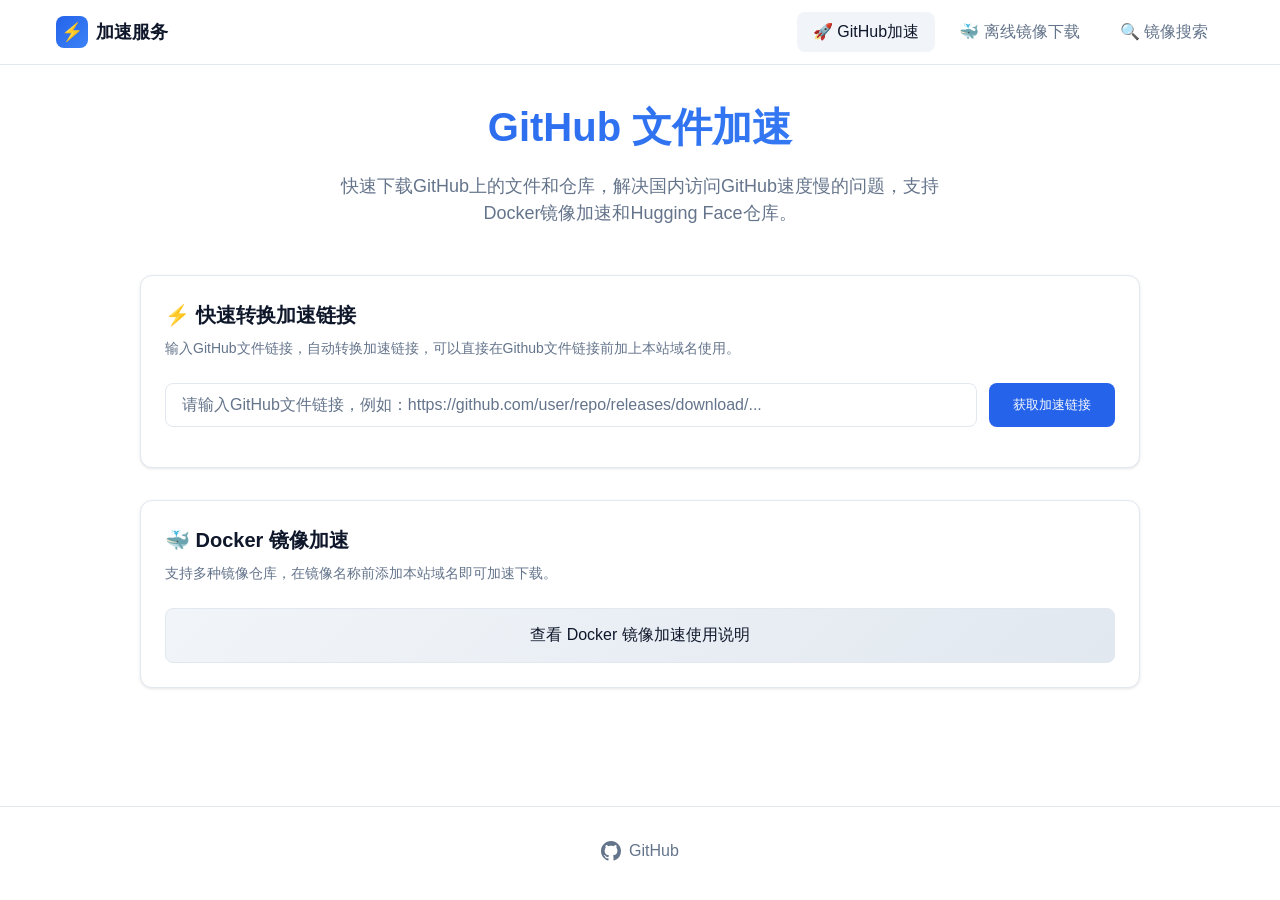
==== src/public/index.html @ 2dc98f77 "Initial hubproxy project" ====
<!DOCTYPE html>
<html lang="zh-CN">
<head>
    <meta charset="UTF-8">
    <meta name="viewport" content="width=device-width, initial-scale=1.0">
    <meta name="description" content="Github文件加速、docker镜像加速">
    <meta name="keywords" content="Github、文件加速、ghproxy、docker镜像加速">
    <meta name="color-scheme" content="dark light">
    <title>Github、Docker加速</title>
    <link rel="icon" href="/favicon.ico">
    <style>
        :root {
            --background: #ffffff;
            --foreground: #0f172a;
            --card: #ffffff;
            --card-foreground: #0f172a;
            --primary: #2563eb;
            --primary-foreground: #f8fafc;
            --secondary: #f1f5f9;
            --secondary-foreground: #0f172a;
            --muted: #f1f5f9;
            --muted-foreground: #64748b;
            --accent: #f1f5f9;
            --accent-foreground: #0f172a;
            --border: #e2e8f0;
            --input: #ffffff;
            --ring: #2563eb;
            --radius: 0.5rem;
        }

        @media (prefers-color-scheme: dark) {
            :root {
                --background: #0f172a;
                --foreground: #f8fafc;
                --card: #1e293b;
                --card-foreground: #f8fafc;
                --primary: #3b82f6;
                --primary-foreground: #f8fafc;
                --secondary: #1e293b;
                --secondary-foreground: #f8fafc;
                --muted: #1e293b;
                --muted-foreground: #94a3b8;
                --accent: #1e293b;
                --accent-foreground: #f8fafc;
                --border: #334155;
                --input: #1e293b;
                --ring: #3b82f6;
            }
        }

        * {
            box-sizing: border-box;
            margin: 0;
            padding: 0;
        }

        body {
            font-family: -apple-system, BlinkMacSystemFont, 'Segoe UI', 'Roboto', sans-serif;
            background-color: var(--background);
            color: var(--foreground);
            line-height: 1.5;
            min-height: 100vh;
            display: flex;
            flex-direction: column;
            transition: background-color 0.3s, color 0.3s;
        }

        .navbar {
            position: sticky;
            top: 0;
            z-index: 50;
            width: 100%;
            border-bottom: 1px solid var(--border);
            background-color: var(--background);
            backdrop-filter: blur(8px);
            background-color: rgba(255, 255, 255, 0.95);
        }

        .navbar-container {
            max-width: 1200px;
            margin: 0 auto;
            padding: 0 1rem;
            display: flex;
            align-items: center;
            justify-content: space-between;
            height: 4rem;
        }

        .logo {
            display: flex;
            align-items: center;
            gap: 0.5rem;
            text-decoration: none;
            color: var(--foreground);
            font-weight: 600;
            font-size: 1.125rem;
        }

        .logo-icon {
            width: 2rem;
            height: 2rem;
            border-radius: 0.5rem;
            background: linear-gradient(135deg, var(--primary), #3b82f6);
            display: flex;
            align-items: center;
            justify-content: center;
            color: white;
        }

        .nav-links {
            display: flex;
            align-items: center;
            gap: 0.5rem;
        }

        .nav-link {
            padding: 0.5rem 1rem;
            border-radius: var(--radius);
            text-decoration: none;
            color: var(--muted-foreground);
            transition: all 0.2s;
            font-weight: 500;
        }

        .nav-link:hover,
        .nav-link.active {
            color: var(--foreground);
            background-color: var(--muted);
        }

        .main {
            flex: 1;
            padding: 2rem 1rem;
        }

        .container {
            max-width: 1000px;
            margin: 0 auto;
        }

        .hero {
            text-align: center;
            margin-bottom: 3rem;
            opacity: 0;
            transform: translateY(20px);
            animation: fadeInUp 0.6s ease-out forwards;
        }

        .hero-title {
            font-size: 2.5rem;
            font-weight: 700;
            margin-bottom: 1rem;
            background: linear-gradient(135deg, var(--primary), #3b82f6);
            -webkit-background-clip: text;
            -webkit-text-fill-color: transparent;
            background-clip: text;
        }

        .hero-subtitle {
            font-size: 1.125rem;
            color: var(--muted-foreground);
            max-width: 600px;
            margin: 0 auto;
        }

        .card {
            background-color: var(--card);
            border: 1px solid var(--border);
            border-radius: 0.75rem;
            padding: 1.5rem;
            box-shadow: 0 1px 3px rgba(0, 0, 0, 0.1);
            margin-bottom: 2rem;
            opacity: 0;
            transform: translateY(20px);
            animation: fadeInUp 0.6s ease-out 0.2s forwards;
        }

        .card-header {
            margin-bottom: 1.5rem;
        }

        .card-title {
            font-size: 1.25rem;
            font-weight: 600;
            margin-bottom: 0.5rem;
            display: flex;
            align-items: center;
            gap: 0.5rem;
        }

        .card-description {
            color: var(--muted-foreground);
            font-size: 0.875rem;
        }

        .form-group {
            margin-bottom: 1rem;
        }

        .input-container {
            position: relative;
            display: flex;
            gap: 0.75rem;
        }

        .input {
            flex: 1;
            padding: 0.75rem 1rem;
            border: 1px solid var(--border);
            border-radius: var(--radius);
            background-color: var(--input);
            color: var(--foreground);
            font-size: 1rem;
            transition: all 0.2s;
        }

        .input:focus {
            outline: none;
            border-color: var(--ring);
            box-shadow: 0 0 0 2px rgba(37, 99, 235, 0.2);
        }

        .input::placeholder {
            color: var(--muted-foreground);
        }

        .button {
            padding: 0.75rem 1.5rem;
            border: none;
            border-radius: var(--radius);
            font-weight: 500;
            cursor: pointer;
            transition: all 0.2s;
            display: inline-flex;
            align-items: center;
            gap: 0.5rem;
        }

        .button-primary {
            background-color: var(--primary);
            color: var(--primary-foreground);
        }

        .button-primary:hover {
            background-color: #1d4ed8;
            transform: translateY(-1px);
        }

        .button-secondary {
            background-color: var(--secondary);
            color: var(--secondary-foreground);
        }

        .button-secondary:hover {
            background-color: var(--muted);
        }

        .output-container {
            margin-top: 1.5rem;
            display: none;
            opacity: 0;
            transform: translateY(10px);
            transition: all 0.3s;
        }

        .output-container.show {
            display: block;
            opacity: 1;
            transform: translateY(0);
        }

        .success-header {
            display: flex;
            align-items: center;
            gap: 0.75rem;
            margin-bottom: 1rem;
            color: #059669;
        }

        .output-box {
            background-color: var(--muted);
            border: 1px solid var(--border);
            border-radius: var(--radius);
            padding: 1rem;
            font-family: 'Consolas', 'Monaco', monospace;
            font-size: 0.875rem;
            word-break: break-all;
            position: relative;
            margin-bottom: 1rem;
        }

        .output-actions {
            display: flex;
            gap: 0.5rem;
        }

        .docker-info {
            opacity: 0;
            transform: translateY(20px);
            animation: fadeInUp 0.6s ease-out 0.4s forwards;
        }

        .docker-button {
            width: 100%;
            padding: 1rem;
            background: linear-gradient(135deg, #f1f5f9, #e2e8f0);
            border: 1px solid var(--border);
            border-radius: var(--radius);
            cursor: pointer;
            transition: all 0.3s;
            font-size: 1rem;
            font-weight: 500;
            color: var(--foreground);
        }

        .docker-button:hover {
            transform: translateY(-2px);
            box-shadow: 0 4px 12px rgba(0, 0, 0, 0.1);
        }

        @media (prefers-color-scheme: dark) {
            .navbar {
                background-color: rgba(15, 23, 42, 0.95);
            }

            .docker-button {
                background: linear-gradient(135deg, #374151, #4b5563);
            }

            .docker-button:hover {
                box-shadow: 0 4px 12px rgba(0, 0, 0, 0.3);
            }
        }

        .modal {
            position: fixed;
            top: 0;
            left: 0;
            width: 100%;
            height: 100%;
            background-color: rgba(0, 0, 0, 0.5);
            display: none;
            align-items: center;
            justify-content: center;
            z-index: 1000;
            backdrop-filter: blur(4px);
        }

        .modal-content {
            background-color: var(--card);
            border-radius: 0.75rem;
            padding: 2rem;
            max-width: 600px;
            width: 90%;
            max-height: 80vh;
            overflow-y: auto;
            position: relative;
            box-shadow: 0 10px 25px rgba(0, 0, 0, 0.2);
        }

        .modal-header {
            text-align: center;
            margin-bottom: 2rem;
        }

        .modal-title {
            font-size: 1.5rem;
            font-weight: 600;
            margin-bottom: 0.5rem;
        }

        .close-button {
            position: absolute;
            top: 1rem;
            right: 1rem;
            background: none;
            border: none;
            font-size: 1.5rem;
            cursor: pointer;
            color: var(--muted-foreground);
            padding: 0.25rem;
            border-radius: var(--radius);
        }

        .close-button:hover {
            background-color: var(--muted);
        }

        .domain-examples {
            background-color: var(--muted);
            border-radius: var(--radius);
            padding: 1rem;
            font-family: 'Consolas', 'Monaco', monospace;
            font-size: 0.875rem;
            line-height: 1.6;
        }

        .domain-examples strong {
            color: var(--foreground);
            display: block;
            margin: 1rem 0 0.5rem 0;
        }

        .domain-examples strong:first-child {
            margin-top: 0;
        }

        .toast {
            position: fixed;
            top: 1rem;
            right: 1rem;
            background-color: var(--primary);
            color: var(--primary-foreground);
            padding: 1rem 1.5rem;
            border-radius: var(--radius);
            box-shadow: 0 4px 12px rgba(0, 0, 0, 0.15);
            z-index: 1001;
            display: none;
            opacity: 0;
            transform: translateX(100%);
            transition: all 0.3s ease;
        }

        .toast.show {
            display: block;
            opacity: 1;
            transform: translateX(0);
        }

        .footer {
            padding: 2rem 1rem;
            text-align: center;
            border-top: 1px solid var(--border);
        }

        .github-link {
            display: inline-flex;
            align-items: center;
            gap: 0.5rem;
            color: var(--muted-foreground);
            text-decoration: none;
            transition: color 0.2s;
        }

        .github-link:hover {
            color: var(--foreground);
        }

        @keyframes fadeInUp {
            from {
                opacity: 0;
                transform: translateY(20px);
            }
            to {
                opacity: 1;
                transform: translateY(0);
            }
        }

        @media (max-width: 768px) {
            .hero-title {
                font-size: 2rem;
            }
            
            .nav-links {
                position: fixed;
                top: 70px;
                left: 0;
                right: 0;
                background: var(--background);
                border: 1px solid var(--border);
                border-top: none;
                border-radius: 0 0 12px 12px;
                padding: 1rem;
                flex-direction: column;
                gap: 0.5rem;
                z-index: 1000;
                transform: translateY(-100vh);
                transition: transform 0.3s ease;
            }
            
            .nav-links.active {
                transform: translateY(0);
            }
            
            .mobile-menu-toggle {
                display: block !important;
                background: none;
                border: none;
                color: var(--foreground);
                font-size: 1.5rem;
                cursor: pointer;
                padding: 0.5rem;
                border-radius: var(--radius);
                transition: background-color 0.2s;
            }
            
            .mobile-menu-toggle:hover {
                background-color: var(--muted);
            }
            
            .navbar-container {
                justify-content: space-between !important;
            }
            
            .container {
                padding: 0 1rem;
            }
            
            .modal-content {
                padding: 1.5rem;
            }
            
            .input-container {
                flex-direction: column;
                gap: 1rem;
            }
            
            .input {
                font-size: 16px;
            }
            
            .button {
                width: 100%;
                justify-content: center;
                padding: 0.875rem 1.5rem;
            }
            
            .output-actions {
                flex-direction: column;
                gap: 0.75rem;
            }
        }
        
        .mobile-menu-toggle {
            display: none;
        }
    </style>
</head>

<body>
    <nav class="navbar">
        <div class="navbar-container">
            <a href="/" class="logo">
                <div class="logo-icon">
                    ⚡
                </div>
                加速服务
            </a>
            
            <button class="mobile-menu-toggle" id="mobileMenuToggle">
                ☰
            </button>
            
            <div class="nav-links" id="navLinks">
                <a href="/" class="nav-link active">🚀 GitHub加速</a>
                <a href="/images.html" class="nav-link">🐳 离线镜像下载</a>
                <a href="/search.html" class="nav-link">🔍 镜像搜索</a>
            </div>
        </div>
    </nav>

    <main class="main">
        <div class="container">
            <div class="hero">
                <h1 class="hero-title">GitHub 文件加速</h1>
                <p class="hero-subtitle">
                    快速下载GitHub上的文件和仓库，解决国内访问GitHub速度慢的问题，支持Docker镜像加速和Hugging Face仓库。
                </p>
            </div>

            <div class="card">
                <div class="card-header">
                    <h2 class="card-title">
                        ⚡ 快速转换加速链接
                    </h2>
                    <p class="card-description">
                        输入GitHub文件链接，自动转换加速链接，可以直接在Github文件链接前加上本站域名使用。
                    </p>
                </div>

                <div class="form-group">
                    <div class="input-container">
                        <input 
                            type="text" 
                            class="input" 
                            id="githubLinkInput" 
                            placeholder="请输入GitHub文件链接，例如：https://github.com/user/repo/releases/download/..."
                        >
                        <button class="button button-primary" id="formatButton">
                            获取加速链接
                        </button>
                    </div>
                </div>

                <div class="output-container" id="outputBlock">
                    <div class="success-header">
                        <span>✅</span>
                        <strong>加速链接已生成</strong>
                    </div>
                    <div class="output-box" id="formattedLinkOutput"></div>
                    <div class="output-actions">
                        <button class="button button-secondary" id="copyButton">
                            📋 复制链接
                        </button>
                        <button class="button button-secondary" id="redirButton">
                            🔗 打开链接
                        </button>
                    </div>
                </div>
            </div>

            <div class="card docker-info">
                <div class="card-header">
                    <h3 class="card-title">
                        🐳 Docker 镜像加速
                    </h3>
                    <p class="card-description">
                        支持多种镜像仓库，在镜像名称前添加本站域名即可加速下载。
                    </p>
                </div>
                
                <button class="docker-button" id="dockerButton">
                    查看 Docker 镜像加速使用说明
                </button>
            </div>
        </div>
    </main>

    <div id="dockerModal" class="modal">
        <div class="modal-content">
            <button class="close-button" id="closeModal">&times;</button>
            <div class="modal-header">
                <h2 class="modal-title">Docker 镜像加速</h2>
                <p>支持多种镜像仓库，在镜像名称前添加本站域名即可加速下载。</p>
            </div>
            
            <div class="domain-examples">
                <strong>Docker 官方镜像：</strong>
                docker pull <span class="domain-base"></span>/nginx

                <strong>Docker 镜像：</strong>
                docker pull <span class="domain-base"></span>/user/image

                <strong>ghcr.io 镜像：</strong>
                docker pull <span class="domain-base"></span>/ghcr.io/user/image

                <strong>Quay.io 镜像：</strong>
                docker pull <span class="domain-base"></span>/quay.io/org/image

                <strong>Kubernetes 镜像：</strong>
                docker pull <span class="domain-base"></span>/registry.k8s.io/pause:3.8
            </div>
        </div>
    </div>

    <div id="toast" class="toast">
        链接已复制到剪贴板
    </div>

    <footer class="footer">
        <a href="https://github.com/787a68/hubproxy" target="_blank" class="github-link">
            <svg width="20" height="20" viewBox="0 0 16 16" fill="currentColor">
                <path d="M8 0C3.58 0 0 3.58 0 8c0 3.54 2.29 6.53 5.47 7.59.4.07.55-.17.55-.38 0-.19-.01-.82-.01-1.49-2.01.37-2.53-.49-2.69-.94-.09-.23-.48-.94-.82-1.13-.28-.15-.68-.52-.01-.53.63-.01 1.08.58 1.23.82.72 1.21 1.87.87 2.33.66.07-.52.28-.87.51-1.07-1.78-.2-3.64-.89-3.64-3.95 0-.87.31-1.59.82-2.15-.08-.2-.36-1.02.08-2.12 0 0 .67-.21 2.2.82.64-.18 1.32-.27 2-.27.68 0 1.36.09 2 .27 1.53-1.04 2.2-.82 2.2-.82.44 1.1.16 1.92.08 2.12.51.56.82 1.27.82 2.15 0 3.07-1.87 3.75-3.65 3.95.29.25.54.73.54 1.48 0 1.07-.01 1.93-.01 2.2 0 .21.15.46.55.38A8.013 8.013 0 0016 8c0-4.42-3.58-8-8-8z"/>
            </svg>
            GitHub
        </a>
    </footer>

    <script>
        document.addEventListener('DOMContentLoaded', function() {
            const fullDomain = window.location.host;
            document.querySelectorAll('.domain-base').forEach(span => {
                span.textContent = fullDomain;
            });

                         const modal = document.getElementById('dockerModal');
            const dockerButton = document.getElementById('dockerButton');
            const closeButton = document.getElementById('closeModal');

            dockerButton.onclick = () => modal.style.display = "flex";
            closeButton.onclick = () => modal.style.display = "none";
            window.onclick = (event) => {
                if (event.target == modal) modal.style.display = "none";
            };
        });

                 function formatGithubLink() {
            const githubLinkInput = document.getElementById('githubLinkInput');
            const currentHost = window.location.host;
            let formattedLink = "";
            const link = githubLinkInput.value.trim();
        
            if (link.startsWith("https://") || link.startsWith("http://")) {
                formattedLink = "https://" + currentHost + "/" + link;
            } else if (
                link.startsWith("github.com/") || 
                link.startsWith("raw.githubusercontent.com/") || 
                link.startsWith("gist.githubusercontent.com/") ||
                link.startsWith("huggingface.co/") ||
                link.startsWith("cdn-lfs.hf.co/") ||
                link.startsWith("download.docker.com/")
            ) {
                formattedLink = "https://" + currentHost + "/https://" + link;
            } else {
                showToast('请输入有效的链接');
                return;
            }
        
            const formattedLinkOutput = document.getElementById('formattedLinkOutput');
            formattedLinkOutput.textContent = formattedLink;
            
            const outputBlock = document.getElementById('outputBlock');
            outputBlock.classList.add('show');
        }

                 function copyToClipboard() {
            const output = document.getElementById('formattedLinkOutput');
            const text = output.textContent;
            
            if (navigator.clipboard) {
                navigator.clipboard.writeText(text).then(() => {
                    showToast('链接已复制到剪贴板');
                });
                         } else {
                 const range = document.createRange();
                range.selectNode(output);
                window.getSelection().removeAllRanges();
                window.getSelection().addRange(range);
                document.execCommand('copy');
                window.getSelection().removeAllRanges();
                showToast('链接已复制到剪贴板');
            }
        }

                 function openLink() {
            const formattedLinkOutput = document.getElementById('formattedLinkOutput');
            window.open(formattedLinkOutput.textContent);
        }

                 function showToast(message) {
            const toast = document.getElementById('toast');
            toast.textContent = message;
            toast.classList.add('show');

            setTimeout(() => {
                toast.classList.remove('show');
            }, 3000);
        }

                 document.getElementById('formatButton').addEventListener('click', formatGithubLink);
        document.getElementById('copyButton').addEventListener('click', copyToClipboard);
        document.getElementById('redirButton').addEventListener('click', openLink);
        
                 document.getElementById('githubLinkInput').addEventListener('keyup', function(event) {
            if (event.key === 'Enter') {
                formatGithubLink();
            }
        });

        const mobileMenuToggle = document.getElementById('mobileMenuToggle');
        const navLinks = document.getElementById('navLinks');
        
        mobileMenuToggle.addEventListener('click', () => {
            navLinks.classList.toggle('active');
            mobileMenuToggle.textContent = navLinks.classList.contains('active') ? '✕' : '☰';
        });
        
        document.addEventListener('click', (e) => {
            if (!e.target.closest('.navbar') && navLinks.classList.contains('active')) {
                navLinks.classList.remove('active');
                mobileMenuToggle.textContent = '☰';
            }
        });
    </script>
</body>

</html>
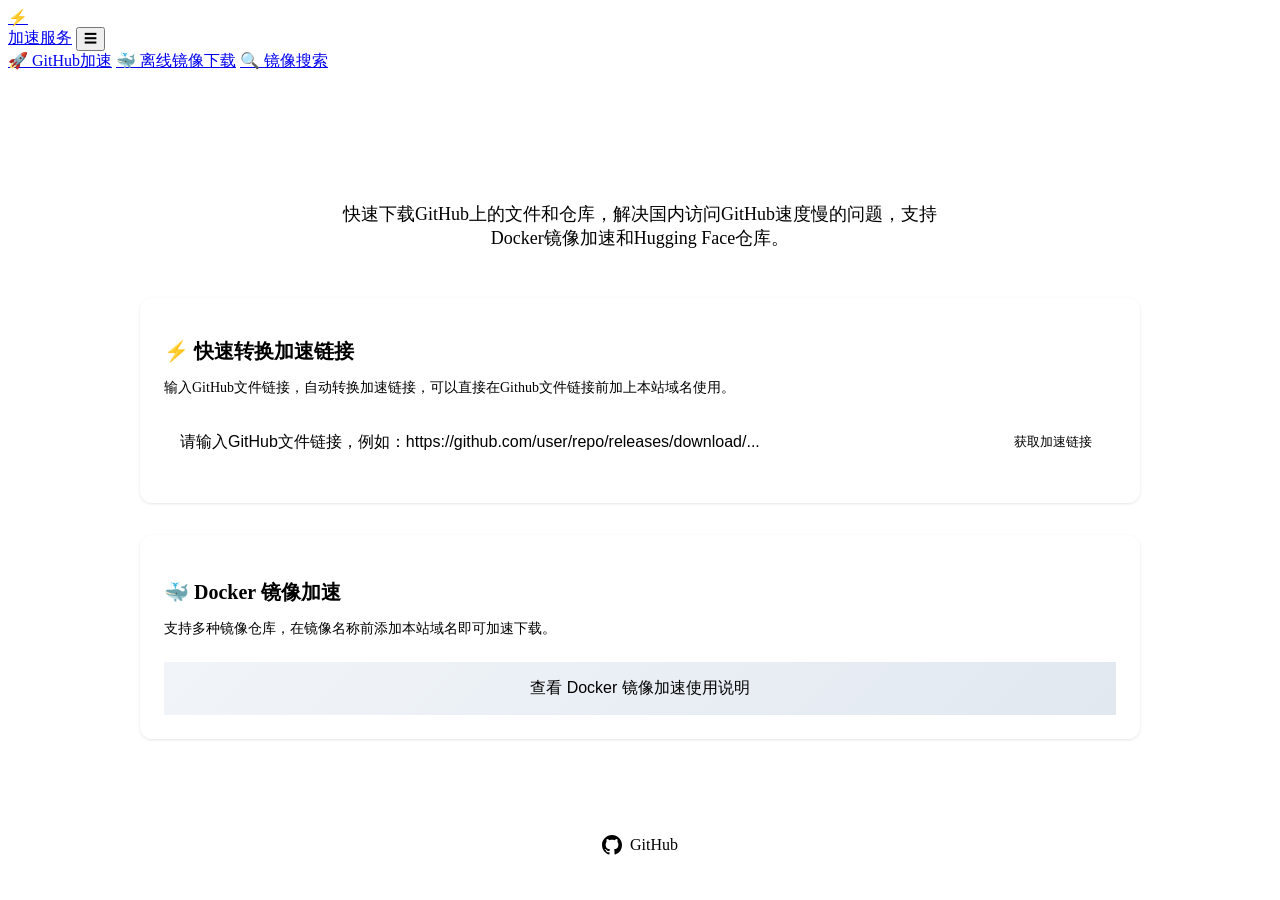
==== commit 682e8517: "Optimize workflows, frontend, and code quality - Fix Docker image tags: only latest, date, linux-amd" ====
--- a/src/public/index.html
+++ b/src/public/index.html
@@ -1,778 +1,200 @@
-<!DOCTYPE html>
-<html lang="zh-CN">
-<head>
-    <meta charset="UTF-8">
-    <meta name="viewport" content="width=device-width, initial-scale=1.0">
-    <meta name="description" content="Github文件加速、docker镜像加速">
-    <meta name="keywords" content="Github、文件加速、ghproxy、docker镜像加速">
-    <meta name="color-scheme" content="dark light">
-    <title>Github、Docker加速</title>
-    <link rel="icon" href="/favicon.ico">
-    <style>
-        :root {
-            --background: #ffffff;
-            --foreground: #0f172a;
-            --card: #ffffff;
-            --card-foreground: #0f172a;
-            --primary: #2563eb;
-            --primary-foreground: #f8fafc;
-            --secondary: #f1f5f9;
-            --secondary-foreground: #0f172a;
-            --muted: #f1f5f9;
-            --muted-foreground: #64748b;
-            --accent: #f1f5f9;
-            --accent-foreground: #0f172a;
-            --border: #e2e8f0;
-            --input: #ffffff;
-            --ring: #2563eb;
-            --radius: 0.5rem;
-        }
-
-        @media (prefers-color-scheme: dark) {
-            :root {
-                --background: #0f172a;
-                --foreground: #f8fafc;
-                --card: #1e293b;
-                --card-foreground: #f8fafc;
-                --primary: #3b82f6;
-                --primary-foreground: #f8fafc;
-                --secondary: #1e293b;
-                --secondary-foreground: #f8fafc;
-                --muted: #1e293b;
-                --muted-foreground: #94a3b8;
-                --accent: #1e293b;
-                --accent-foreground: #f8fafc;
-                --border: #334155;
-                --input: #1e293b;
-                --ring: #3b82f6;
-            }
-        }
-
-        * {
-            box-sizing: border-box;
-            margin: 0;
-            padding: 0;
-        }
-
-        body {
-            font-family: -apple-system, BlinkMacSystemFont, 'Segoe UI', 'Roboto', sans-serif;
-            background-color: var(--background);
-            color: var(--foreground);
-            line-height: 1.5;
-            min-height: 100vh;
-            display: flex;
-            flex-direction: column;
-            transition: background-color 0.3s, color 0.3s;
-        }
-
-        .navbar {
-            position: sticky;
-            top: 0;
-            z-index: 50;
-            width: 100%;
-            border-bottom: 1px solid var(--border);
-            background-color: var(--background);
-            backdrop-filter: blur(8px);
-            background-color: rgba(255, 255, 255, 0.95);
-        }
-
-        .navbar-container {
-            max-width: 1200px;
-            margin: 0 auto;
-            padding: 0 1rem;
-            display: flex;
-            align-items: center;
-            justify-content: space-between;
-            height: 4rem;
-        }
-
-        .logo {
-            display: flex;
-            align-items: center;
-            gap: 0.5rem;
-            text-decoration: none;
-            color: var(--foreground);
-            font-weight: 600;
-            font-size: 1.125rem;
-        }
-
-        .logo-icon {
-            width: 2rem;
-            height: 2rem;
-            border-radius: 0.5rem;
-            background: linear-gradient(135deg, var(--primary), #3b82f6);
-            display: flex;
-            align-items: center;
-            justify-content: center;
-            color: white;
-        }
-
-        .nav-links {
-            display: flex;
-            align-items: center;
-            gap: 0.5rem;
-        }
-
-        .nav-link {
-            padding: 0.5rem 1rem;
-            border-radius: var(--radius);
-            text-decoration: none;
-            color: var(--muted-foreground);
-            transition: all 0.2s;
-            font-weight: 500;
-        }
-
-        .nav-link:hover,
-        .nav-link.active {
-            color: var(--foreground);
-            background-color: var(--muted);
-        }
-
-        .main {
-            flex: 1;
-            padding: 2rem 1rem;
-        }
-
-        .container {
-            max-width: 1000px;
-            margin: 0 auto;
-        }
-
-        .hero {
-            text-align: center;
-            margin-bottom: 3rem;
-            opacity: 0;
-            transform: translateY(20px);
-            animation: fadeInUp 0.6s ease-out forwards;
-        }
-
-        .hero-title {
-            font-size: 2.5rem;
-            font-weight: 700;
-            margin-bottom: 1rem;
-            background: linear-gradient(135deg, var(--primary), #3b82f6);
-            -webkit-background-clip: text;
-            -webkit-text-fill-color: transparent;
-            background-clip: text;
-        }
-
-        .hero-subtitle {
-            font-size: 1.125rem;
-            color: var(--muted-foreground);
-            max-width: 600px;
-            margin: 0 auto;
-        }
-
-        .card {
-            background-color: var(--card);
-            border: 1px solid var(--border);
-            border-radius: 0.75rem;
-            padding: 1.5rem;
-            box-shadow: 0 1px 3px rgba(0, 0, 0, 0.1);
-            margin-bottom: 2rem;
-            opacity: 0;
-            transform: translateY(20px);
-            animation: fadeInUp 0.6s ease-out 0.2s forwards;
-        }
-
-        .card-header {
-            margin-bottom: 1.5rem;
-        }
-
-        .card-title {
-            font-size: 1.25rem;
-            font-weight: 600;
-            margin-bottom: 0.5rem;
-            display: flex;
-            align-items: center;
-            gap: 0.5rem;
-        }
-
-        .card-description {
-            color: var(--muted-foreground);
-            font-size: 0.875rem;
-        }
-
-        .form-group {
-            margin-bottom: 1rem;
-        }
-
-        .input-container {
-            position: relative;
-            display: flex;
-            gap: 0.75rem;
-        }
-
-        .input {
-            flex: 1;
-            padding: 0.75rem 1rem;
-            border: 1px solid var(--border);
-            border-radius: var(--radius);
-            background-color: var(--input);
-            color: var(--foreground);
-            font-size: 1rem;
-            transition: all 0.2s;
-        }
-
-        .input:focus {
-            outline: none;
-            border-color: var(--ring);
-            box-shadow: 0 0 0 2px rgba(37, 99, 235, 0.2);
-        }
-
-        .input::placeholder {
-            color: var(--muted-foreground);
-        }
-
-        .button {
-            padding: 0.75rem 1.5rem;
-            border: none;
-            border-radius: var(--radius);
-            font-weight: 500;
-            cursor: pointer;
-            transition: all 0.2s;
-            display: inline-flex;
-            align-items: center;
-            gap: 0.5rem;
-        }
-
-        .button-primary {
-            background-color: var(--primary);
-            color: var(--primary-foreground);
-        }
-
-        .button-primary:hover {
-            background-color: #1d4ed8;
-            transform: translateY(-1px);
-        }
-
-        .button-secondary {
-            background-color: var(--secondary);
-            color: var(--secondary-foreground);
-        }
-
-        .button-secondary:hover {
-            background-color: var(--muted);
-        }
-
-        .output-container {
-            margin-top: 1.5rem;
-            display: none;
-            opacity: 0;
-            transform: translateY(10px);
-            transition: all 0.3s;
-        }
-
-        .output-container.show {
-            display: block;
-            opacity: 1;
-            transform: translateY(0);
-        }
-
-        .success-header {
-            display: flex;
-            align-items: center;
-            gap: 0.75rem;
-            margin-bottom: 1rem;
-            color: #059669;
-        }
-
-        .output-box {
-            background-color: var(--muted);
-            border: 1px solid var(--border);
-            border-radius: var(--radius);
-            padding: 1rem;
-            font-family: 'Consolas', 'Monaco', monospace;
-            font-size: 0.875rem;
-            word-break: break-all;
-            position: relative;
-            margin-bottom: 1rem;
-        }
-
-        .output-actions {
-            display: flex;
-            gap: 0.5rem;
-        }
-
-        .docker-info {
-            opacity: 0;
-            transform: translateY(20px);
-            animation: fadeInUp 0.6s ease-out 0.4s forwards;
-        }
-
-        .docker-button {
-            width: 100%;
-            padding: 1rem;
-            background: linear-gradient(135deg, #f1f5f9, #e2e8f0);
-            border: 1px solid var(--border);
-            border-radius: var(--radius);
-            cursor: pointer;
-            transition: all 0.3s;
-            font-size: 1rem;
-            font-weight: 500;
-            color: var(--foreground);
-        }
-
-        .docker-button:hover {
-            transform: translateY(-2px);
-            box-shadow: 0 4px 12px rgba(0, 0, 0, 0.1);
-        }
-
-        @media (prefers-color-scheme: dark) {
-            .navbar {
-                background-color: rgba(15, 23, 42, 0.95);
+<!DOCTYPE html>
+<html lang="zh-CN">
+<head>
+    <meta charset="UTF-8">
+    <meta name="viewport" content="width=device-width, initial-scale=1.0">
+    <meta name="description" content="Github文件加速、docker镜像加速">
+    <meta name="keywords" content="Github、文件加速、ghproxy、docker镜像加速">
+    <meta name="color-scheme" content="dark light">
+    <title>Github、Docker加速</title>
+    <link rel="icon" href="/favicon.ico">
+    <link rel="stylesheet" href="/public/nav.css">
+    <style>
+        .main { flex: 1; padding: 2rem 1rem; }
+        .container { max-width: 1000px; margin: 0 auto; }
+        .hero { text-align: center; margin-bottom: 3rem; opacity: 0; transform: translateY(20px); animation: fadeInUp 0.6s ease-out forwards; }
+        .hero-title { font-size: 2.5rem; font-weight: 700; margin-bottom: 1rem; background: linear-gradient(135deg, var(--primary), #3b82f6); -webkit-background-clip: text; -webkit-text-fill-color: transparent; background-clip: text; }
+        .hero-subtitle { font-size: 1.125rem; color: var(--muted-foreground); max-width: 600px; margin: 0 auto; }
+        .card { background-color: var(--card); border: 1px solid var(--border); border-radius: 0.75rem; padding: 1.5rem; box-shadow: 0 1px 3px rgba(0,0,0,0.1); margin-bottom: 2rem; opacity: 0; transform: translateY(20px); animation: fadeInUp 0.6s ease-out 0.2s forwards; }
+        .card-header { margin-bottom: 1.5rem; }
+        .card-title { font-size: 1.25rem; font-weight: 600; margin-bottom: 0.5rem; display: flex; align-items: center; gap: 0.5rem; }
+        .card-description { color: var(--muted-foreground); font-size: 0.875rem; }
+        .form-group { margin-bottom: 1rem; }
+        .input-container { position: relative; display: flex; gap: 0.75rem; }
+        .input { flex: 1; padding: 0.75rem 1rem; border: 1px solid var(--border); border-radius: var(--radius); background-color: var(--input); color: var(--foreground); font-size: 1rem; transition: all 0.2s; }
+        .input:focus { outline: none; border-color: var(--ring); box-shadow: 0 0 0 2px rgba(37,99,235,0.2); }
+        .input::placeholder { color: var(--muted-foreground); }
+        .button { padding: 0.75rem 1.5rem; border: none; border-radius: var(--radius); font-weight: 500; cursor: pointer; transition: all 0.2s; display: inline-flex; align-items: center; gap: 0.5rem; }
+        .button-primary { background-color: var(--primary); color: var(--primary-foreground); }
+        .button-primary:hover { background-color: #1d4ed8; transform: translateY(-1px); }
+        .button-secondary { background-color: var(--secondary); color: var(--secondary-foreground); }
+        .button-secondary:hover { background-color: var(--muted); }
+        .output-container { margin-top: 1.5rem; display: none; opacity: 0; transform: translateY(10px); transition: all 0.3s; }
+        .output-container.show { display: block; opacity: 1; transform: translateY(0); }
+        .success-header { display: flex; align-items: center; gap: 0.75rem; margin-bottom: 1rem; color: #059669; }
+        .output-box { background-color: var(--muted); border: 1px solid var(--border); border-radius: var(--radius); padding: 1rem; font-family: 'Consolas','Monaco',monospace; font-size: 0.875rem; word-break: break-all; position: relative; margin-bottom: 1rem; }
+        .output-actions { display: flex; gap: 0.5rem; }
+        .docker-info { opacity: 0; transform: translateY(20px); animation: fadeInUp 0.6s ease-out 0.4s forwards; }
+        .docker-button { width: 100%; padding: 1rem; background: linear-gradient(135deg, #f1f5f9, #e2e8f0); border: 1px solid var(--border); border-radius: var(--radius); cursor: pointer; transition: all 0.3s; font-size: 1rem; font-weight: 500; color: var(--foreground); }
+        .docker-button:hover { transform: translateY(-2px); box-shadow: 0 4px 12px rgba(0,0,0,0.1); }
+        @media (prefers-color-scheme: dark) { .docker-button { background: linear-gradient(135deg, #374151, #4b5563); } .docker-button:hover { box-shadow: 0 4px 12px rgba(0,0,0,0.3); } }
+        .modal { position: fixed; top: 0; left: 0; width: 100%; height: 100%; background-color: rgba(0,0,0,0.5); display: none; align-items: center; justify-content: center; z-index: 1000; backdrop-filter: blur(4px); }
+        .modal-content { background-color: var(--card); border-radius: 0.75rem; padding: 2rem; max-width: 600px; width: 90%; max-height: 80vh; overflow-y: auto; position: relative; box-shadow: 0 10px 25px rgba(0,0,0,0.2); }
+        .modal-header { text-align: center; margin-bottom: 2rem; }
+        .modal-title { font-size: 1.5rem; font-weight: 600; margin-bottom: 0.5rem; }
+        .close-button { position: absolute; top: 1rem; right: 1rem; background: none; border: none; font-size: 1.5rem; cursor: pointer; color: var(--muted-foreground); padding: 0.25rem; border-radius: var(--radius); }
+        .close-button:hover { background-color: var(--muted); }
+        .domain-examples { background-color: var(--muted); border-radius: var(--radius); padding: 1rem; font-family: 'Consolas','Monaco',monospace; font-size: 0.875rem; line-height: 1.6; }
+        .domain-examples strong { color: var(--foreground); display: block; margin: 1rem 0 0.5rem 0; }
+        .domain-examples strong:first-child { margin-top: 0; }
+        .toast { position: fixed; top: 1rem; right: 1rem; background-color: var(--primary); color: var(--primary-foreground); padding: 1rem 1.5rem; border-radius: var(--radius); box-shadow: 0 4px 12px rgba(0,0,0,0.15); z-index: 1001; display: none; opacity: 0; transform: translateX(100%); transition: all 0.3s ease; }
+        .toast.show { display: block; opacity: 1; transform: translateX(0); }
+        .footer { padding: 2rem 1rem; text-align: center; border-top: 1px solid var(--border); }
+        .github-link { display: inline-flex; align-items: center; gap: 0.5rem; color: var(--muted-foreground); text-decoration: none; transition: color 0.2s; }
+        .github-link:hover { color: var(--foreground); }
+        @keyframes fadeInUp { from { opacity: 0; transform: translateY(20px); } to { opacity: 1; transform: translateY(0); } }
+        @media (max-width: 768px) { .hero-title { font-size: 2rem; } .container { padding: 0 1rem; } .modal-content { padding: 1.5rem; } .input-container { flex-direction: column; gap: 1rem; } .input { font-size: 16px; } .button { width: 100%; justify-content: center; padding: 0.875rem 1.5rem; } .output-actions { flex-direction: column; gap: 0.75rem; } }
+    </style>
+</head>
+<body>
+    <nav class="navbar">
+        <div class="navbar-container">
+            <a href="/" class="logo"><div class="logo-icon">⚡</div>加速服务</a>
+            <button class="mobile-menu-toggle" id="mobileMenuToggle">☰</button>
+            <div class="nav-links" id="navLinks">
+                <a href="/" class="nav-link active">🚀 GitHub加速</a>
+                <a href="/images.html" class="nav-link">🐳 离线镜像下载</a>
+                <a href="/search.html" class="nav-link">🔍 镜像搜索</a>
+            </div>
+        </div>
+    </nav>
+
+    <main class="main">
+        <div class="container">
+            <div class="hero">
+                <h1 class="hero-title">GitHub 文件加速</h1>
+                <p class="hero-subtitle">快速下载GitHub上的文件和仓库，解决国内访问GitHub速度慢的问题，支持Docker镜像加速和Hugging Face仓库。</p>
+            </div>
+
+            <div class="card">
+                <div class="card-header">
+                    <h2 class="card-title">⚡ 快速转换加速链接</h2>
+                    <p class="card-description">输入GitHub文件链接，自动转换加速链接，可以直接在Github文件链接前加上本站域名使用。</p>
+                </div>
+                <div class="form-group">
+                    <div class="input-container">
+                        <input type="text" class="input" id="githubLinkInput" placeholder="请输入GitHub文件链接，例如：https://github.com/user/repo/releases/download/...">
+                        <button class="button button-primary" id="formatButton">获取加速链接</button>
+                    </div>
+                </div>
+                <div class="output-container" id="outputBlock">
+                    <div class="success-header"><span>✅</span><strong>加速链接已生成</strong></div>
+                    <div class="output-box" id="formattedLinkOutput"></div>
+                    <div class="output-actions">
+                        <button class="button button-secondary" id="copyButton">📋 复制链接</button>
+                        <button class="button button-secondary" id="redirButton">🔗 打开链接</button>
+                    </div>
+                </div>
+            </div>
+
+            <div class="card docker-info">
+                <div class="card-header">
+                    <h3 class="card-title">🐳 Docker 镜像加速</h3>
+                    <p class="card-description">支持多种镜像仓库，在镜像名称前添加本站域名即可加速下载。</p>
+                </div>
+                <button class="docker-button" id="dockerButton">查看 Docker 镜像加速使用说明</button>
+            </div>
+        </div>
+    </main>
+
+    <div id="dockerModal" class="modal">
+        <div class="modal-content">
+            <button class="close-button" id="closeModal">&times;</button>
+            <div class="modal-header">
+                <h2 class="modal-title">Docker 镜像加速</h2>
+                <p>支持多种镜像仓库，在镜像名称前添加本站域名即可加速下载。</p>
+            </div>
+            <div class="domain-examples">
+                <strong>Docker 官方镜像：</strong>docker pull <span class="domain-base"></span>/nginx
+                <strong>Docker 镜像：</strong>docker pull <span class="domain-base"></span>/user/image
+                <strong>ghcr.io 镜像：</strong>docker pull <span class="domain-base"></span>/ghcr.io/user/image
+                <strong>Quay.io 镜像：</strong>docker pull <span class="domain-base"></span>/quay.io/org/image
+                <strong>Kubernetes 镜像：</strong>docker pull <span class="domain-base"></span>/registry.k8s.io/pause:3.8
+            </div>
+        </div>
+    </div>
+
+    <div id="toast" class="toast">链接已复制到剪贴板</div>
+
+    <footer class="footer">
+        <a href="https://github.com/787a68/hubproxy" target="_blank" class="github-link">
+            <svg width="20" height="20" viewBox="0 0 16 16" fill="currentColor"><path d="M8 0C3.58 0 0 3.58 0 8c0 3.54 2.29 6.53 5.47 7.59.4.07.55-.17.55-.38 0-.19-.01-.82-.01-1.49-2.01.37-2.53-.49-2.69-.94-.09-.23-.48-.94-.82-1.13-.28-.15-.68-.52-.01-.53.63-.01 1.08.58 1.23.82.72 1.21 1.87.87 2.33.66.07-.52.28-.87.51-1.07-1.78-.2-3.64-.89-3.64-3.95 0-.87.31-1.59.82-2.15-.08-.2-.36-1.02.08-2.12 0 0 .67-.21 2.2.82.64-.18 1.32-.27 2-.27.68 0 1.36.09 2 .27 1.53-1.04 2.2-.82 2.2-.82.44 1.1.16 1.92.08 2.12.51.56.82 1.27.82 2.15 0 3.07-1.87 3.75-3.65 3.95.29.25.54.73.54 1.48 0 1.07-.01 1.93-.01 2.2 0 .21.15.46.55.38A8.013 8.013 0 0016 8c0-4.42-3.58-8-8-8z"/></svg>
+            GitHub
+        </a>
+    </footer>
+
+    <script src="/public/nav.js"></script>
+    <script>
+        document.addEventListener('DOMContentLoaded', function() {
+            const fullDomain = window.location.host;
+            document.querySelectorAll('.domain-base').forEach(span => { span.textContent = fullDomain; });
+
+            const modal = document.getElementById('dockerModal');
+            const dockerButton = document.getElementById('dockerButton');
+            const closeButton = document.getElementById('closeModal');
+            dockerButton.onclick = () => modal.style.display = "flex";
+            closeButton.onclick = () => modal.style.display = "none";
+            window.onclick = (event) => { if (event.target == modal) modal.style.display = "none"; };
+        });
+
+        function formatGithubLink() {
+            const githubLinkInput = document.getElementById('githubLinkInput');
+            const currentHost = window.location.host;
+            const link = githubLinkInput.value.trim();
+            let formattedLink = "";
+            if (link.startsWith("https://") || link.startsWith("http://")) {
+                formattedLink = "https://" + currentHost + "/" + link;
+            } else if (link.startsWith("github.com/") || link.startsWith("raw.githubusercontent.com/") || link.startsWith("gist.githubusercontent.com/") || link.startsWith("huggingface.co/") || link.startsWith("cdn-lfs.hf.co/") || link.startsWith("download.docker.com/")) {
+                formattedLink = "https://" + currentHost + "/https://" + link;
+            } else {
+                showToast('请输入有效的链接');
+                return;
             }
-
-            .docker-button {
-                background: linear-gradient(135deg, #374151, #4b5563);
-            }
-
-            .docker-button:hover {
-                box-shadow: 0 4px 12px rgba(0, 0, 0, 0.3);
+            document.getElementById('formattedLinkOutput').textContent = formattedLink;
+            document.getElementById('outputBlock').classList.add('show');
+        }
+
+        function copyToClipboard() {
+            const output = document.getElementById('formattedLinkOutput');
+            const text = output.textContent;
+            if (navigator.clipboard) {
+                navigator.clipboard.writeText(text).then(() => { showToast('链接已复制到剪贴板'); });
+            } else {
+                const range = document.createRange();
+                range.selectNode(output);
+                window.getSelection().removeAllRanges();
+                window.getSelection().addRange(range);
+                document.execCommand('copy');
+                window.getSelection().removeAllRanges();
+                showToast('链接已复制到剪贴板');
             }
         }
-
-        .modal {
-            position: fixed;
-            top: 0;
-            left: 0;
-            width: 100%;
-            height: 100%;
-            background-color: rgba(0, 0, 0, 0.5);
-            display: none;
-            align-items: center;
-            justify-content: center;
-            z-index: 1000;
-            backdrop-filter: blur(4px);
-        }
-
-        .modal-content {
-            background-color: var(--card);
-            border-radius: 0.75rem;
-            padding: 2rem;
-            max-width: 600px;
-            width: 90%;
-            max-height: 80vh;
-            overflow-y: auto;
-            position: relative;
-            box-shadow: 0 10px 25px rgba(0, 0, 0, 0.2);
-        }
-
-        .modal-header {
-            text-align: center;
-            margin-bottom: 2rem;
-        }
-
-        .modal-title {
-            font-size: 1.5rem;
-            font-weight: 600;
-            margin-bottom: 0.5rem;
-        }
-
-        .close-button {
-            position: absolute;
-            top: 1rem;
-            right: 1rem;
-            background: none;
-            border: none;
-            font-size: 1.5rem;
-            cursor: pointer;
-            color: var(--muted-foreground);
-            padding: 0.25rem;
-            border-radius: var(--radius);
-        }
-
-        .close-button:hover {
-            background-color: var(--muted);
-        }
-
-        .domain-examples {
-            background-color: var(--muted);
-            border-radius: var(--radius);
-            padding: 1rem;
-            font-family: 'Consolas', 'Monaco', monospace;
-            font-size: 0.875rem;
-            line-height: 1.6;
-        }
-
-        .domain-examples strong {
-            color: var(--foreground);
-            display: block;
-            margin: 1rem 0 0.5rem 0;
-        }
-
-        .domain-examples strong:first-child {
-            margin-top: 0;
-        }
-
-        .toast {
-            position: fixed;
-            top: 1rem;
-            right: 1rem;
-            background-color: var(--primary);
-            color: var(--primary-foreground);
-            padding: 1rem 1.5rem;
-            border-radius: var(--radius);
-            box-shadow: 0 4px 12px rgba(0, 0, 0, 0.15);
-            z-index: 1001;
-            display: none;
-            opacity: 0;
-            transform: translateX(100%);
-            transition: all 0.3s ease;
-        }
-
-        .toast.show {
-            display: block;
-            opacity: 1;
-            transform: translateX(0);
-        }
-
-        .footer {
-            padding: 2rem 1rem;
-            text-align: center;
-            border-top: 1px solid var(--border);
-        }
-
-        .github-link {
-            display: inline-flex;
-            align-items: center;
-            gap: 0.5rem;
-            color: var(--muted-foreground);
-            text-decoration: none;
-            transition: color 0.2s;
-        }
-
-        .github-link:hover {
-            color: var(--foreground);
-        }
-
-        @keyframes fadeInUp {
-            from {
-                opacity: 0;
-                transform: translateY(20px);
-            }
-            to {
-                opacity: 1;
-                transform: translateY(0);
-            }
-        }
-
-        @media (max-width: 768px) {
-            .hero-title {
-                font-size: 2rem;
-            }
-            
-            .nav-links {
-                position: fixed;
-                top: 70px;
-                left: 0;
-                right: 0;
-                background: var(--background);
-                border: 1px solid var(--border);
-                border-top: none;
-                border-radius: 0 0 12px 12px;
-                padding: 1rem;
-                flex-direction: column;
-                gap: 0.5rem;
-                z-index: 1000;
-                transform: translateY(-100vh);
-                transition: transform 0.3s ease;
-            }
-            
-            .nav-links.active {
-                transform: translateY(0);
-            }
-            
-            .mobile-menu-toggle {
-                display: block !important;
-                background: none;
-                border: none;
-                color: var(--foreground);
-                font-size: 1.5rem;
-                cursor: pointer;
-                padding: 0.5rem;
-                border-radius: var(--radius);
-                transition: background-color 0.2s;
-            }
-            
-            .mobile-menu-toggle:hover {
-                background-color: var(--muted);
-            }
-            
-            .navbar-container {
-                justify-content: space-between !important;
-            }
-            
-            .container {
-                padding: 0 1rem;
-            }
-            
-            .modal-content {
-                padding: 1.5rem;
-            }
-            
-            .input-container {
-                flex-direction: column;
-                gap: 1rem;
-            }
-            
-            .input {
-                font-size: 16px;
-            }
-            
-            .button {
-                width: 100%;
-                justify-content: center;
-                padding: 0.875rem 1.5rem;
-            }
-            
-            .output-actions {
-                flex-direction: column;
-                gap: 0.75rem;
-            }
-        }
-        
-        .mobile-menu-toggle {
-            display: none;
-        }
-    </style>
-</head>
-
-<body>
-    <nav class="navbar">
-        <div class="navbar-container">
-            <a href="/" class="logo">
-                <div class="logo-icon">
-                    ⚡
-                </div>
-                加速服务
-            </a>
-            
-            <button class="mobile-menu-toggle" id="mobileMenuToggle">
-                ☰
-            </button>
-            
-            <div class="nav-links" id="navLinks">
-                <a href="/" class="nav-link active">🚀 GitHub加速</a>
-                <a href="/images.html" class="nav-link">🐳 离线镜像下载</a>
-                <a href="/search.html" class="nav-link">🔍 镜像搜索</a>
-            </div>
-        </div>
-    </nav>
-
-    <main class="main">
-        <div class="container">
-            <div class="hero">
-                <h1 class="hero-title">GitHub 文件加速</h1>
-                <p class="hero-subtitle">
-                    快速下载GitHub上的文件和仓库，解决国内访问GitHub速度慢的问题，支持Docker镜像加速和Hugging Face仓库。
-                </p>
-            </div>
-
-            <div class="card">
-                <div class="card-header">
-                    <h2 class="card-title">
-                        ⚡ 快速转换加速链接
-                    </h2>
-                    <p class="card-description">
-                        输入GitHub文件链接，自动转换加速链接，可以直接在Github文件链接前加上本站域名使用。
-                    </p>
-                </div>
-
-                <div class="form-group">
-                    <div class="input-container">
-                        <input 
-                            type="text" 
-                            class="input" 
-                            id="githubLinkInput" 
-                            placeholder="请输入GitHub文件链接，例如：https://github.com/user/repo/releases/download/..."
-                        >
-                        <button class="button button-primary" id="formatButton">
-                            获取加速链接
-                        </button>
-                    </div>
-                </div>
-
-                <div class="output-container" id="outputBlock">
-                    <div class="success-header">
-                        <span>✅</span>
-                        <strong>加速链接已生成</strong>
-                    </div>
-                    <div class="output-box" id="formattedLinkOutput"></div>
-                    <div class="output-actions">
-                        <button class="button button-secondary" id="copyButton">
-                            📋 复制链接
-                        </button>
-                        <button class="button button-secondary" id="redirButton">
-                            🔗 打开链接
-                        </button>
-                    </div>
-                </div>
-            </div>
-
-            <div class="card docker-info">
-                <div class="card-header">
-                    <h3 class="card-title">
-                        🐳 Docker 镜像加速
-                    </h3>
-                    <p class="card-description">
-                        支持多种镜像仓库，在镜像名称前添加本站域名即可加速下载。
-                    </p>
-                </div>
-                
-                <button class="docker-button" id="dockerButton">
-                    查看 Docker 镜像加速使用说明
-                </button>
-            </div>
-        </div>
-    </main>
-
-    <div id="dockerModal" class="modal">
-        <div class="modal-content">
-            <button class="close-button" id="closeModal">&times;</button>
-            <div class="modal-header">
-                <h2 class="modal-title">Docker 镜像加速</h2>
-                <p>支持多种镜像仓库，在镜像名称前添加本站域名即可加速下载。</p>
-            </div>
-            
-            <div class="domain-examples">
-                <strong>Docker 官方镜像：</strong>
-                docker pull <span class="domain-base"></span>/nginx
-
-                <strong>Docker 镜像：</strong>
-                docker pull <span class="domain-base"></span>/user/image
-
-                <strong>ghcr.io 镜像：</strong>
-                docker pull <span class="domain-base"></span>/ghcr.io/user/image
-
-                <strong>Quay.io 镜像：</strong>
-                docker pull <span class="domain-base"></span>/quay.io/org/image
-
-                <strong>Kubernetes 镜像：</strong>
-                docker pull <span class="domain-base"></span>/registry.k8s.io/pause:3.8
-            </div>
-        </div>
-    </div>
-
-    <div id="toast" class="toast">
-        链接已复制到剪贴板
-    </div>
-
-    <footer class="footer">
-        <a href="https://github.com/787a68/hubproxy" target="_blank" class="github-link">
-            <svg width="20" height="20" viewBox="0 0 16 16" fill="currentColor">
-                <path d="M8 0C3.58 0 0 3.58 0 8c0 3.54 2.29 6.53 5.47 7.59.4.07.55-.17.55-.38 0-.19-.01-.82-.01-1.49-2.01.37-2.53-.49-2.69-.94-.09-.23-.48-.94-.82-1.13-.28-.15-.68-.52-.01-.53.63-.01 1.08.58 1.23.82.72 1.21 1.87.87 2.33.66.07-.52.28-.87.51-1.07-1.78-.2-3.64-.89-3.64-3.95 0-.87.31-1.59.82-2.15-.08-.2-.36-1.02.08-2.12 0 0 .67-.21 2.2.82.64-.18 1.32-.27 2-.27.68 0 1.36.09 2 .27 1.53-1.04 2.2-.82 2.2-.82.44 1.1.16 1.92.08 2.12.51.56.82 1.27.82 2.15 0 3.07-1.87 3.75-3.65 3.95.29.25.54.73.54 1.48 0 1.07-.01 1.93-.01 2.2 0 .21.15.46.55.38A8.013 8.013 0 0016 8c0-4.42-3.58-8-8-8z"/>
-            </svg>
-            GitHub
-        </a>
-    </footer>
-
-    <script>
-        document.addEventListener('DOMContentLoaded', function() {
-            const fullDomain = window.location.host;
-            document.querySelectorAll('.domain-base').forEach(span => {
-                span.textContent = fullDomain;
-            });
-
-                         const modal = document.getElementById('dockerModal');
-            const dockerButton = document.getElementById('dockerButton');
-            const closeButton = document.getElementById('closeModal');
-
-            dockerButton.onclick = () => modal.style.display = "flex";
-            closeButton.onclick = () => modal.style.display = "none";
-            window.onclick = (event) => {
-                if (event.target == modal) modal.style.display = "none";
-            };
-        });
-
-                 function formatGithubLink() {
-            const githubLinkInput = document.getElementById('githubLinkInput');
-            const currentHost = window.location.host;
-            let formattedLink = "";
-            const link = githubLinkInput.value.trim();
-        
-            if (link.startsWith("https://") || link.startsWith("http://")) {
-                formattedLink = "https://" + currentHost + "/" + link;
-            } else if (
-                link.startsWith("github.com/") || 
-                link.startsWith("raw.githubusercontent.com/") || 
-                link.startsWith("gist.githubusercontent.com/") ||
-                link.startsWith("huggingface.co/") ||
-                link.startsWith("cdn-lfs.hf.co/") ||
-                link.startsWith("download.docker.com/")
-            ) {
-                formattedLink = "https://" + currentHost + "/https://" + link;
-            } else {
-                showToast('请输入有效的链接');
-                return;
-            }
-        
-            const formattedLinkOutput = document.getElementById('formattedLinkOutput');
-            formattedLinkOutput.textContent = formattedLink;
-            
-            const outputBlock = document.getElementById('outputBlock');
-            outputBlock.classList.add('show');
-        }
-
-                 function copyToClipboard() {
-            const output = document.getElementById('formattedLinkOutput');
-            const text = output.textContent;
-            
-            if (navigator.clipboard) {
-                navigator.clipboard.writeText(text).then(() => {
-                    showToast('链接已复制到剪贴板');
-                });
-                         } else {
-                 const range = document.createRange();
-                range.selectNode(output);
-                window.getSelection().removeAllRanges();
-                window.getSelection().addRange(range);
-                document.execCommand('copy');
-                window.getSelection().removeAllRanges();
-                showToast('链接已复制到剪贴板');
-            }
-        }
-
-                 function openLink() {
-            const formattedLinkOutput = document.getElementById('formattedLinkOutput');
-            window.open(formattedLinkOutput.textContent);
-        }
-
-                 function showToast(message) {
-            const toast = document.getElementById('toast');
-            toast.textContent = message;
-            toast.classList.add('show');
-
-            setTimeout(() => {
-                toast.classList.remove('show');
-            }, 3000);
-        }
-
-                 document.getElementById('formatButton').addEventListener('click', formatGithubLink);
-        document.getElementById('copyButton').addEventListener('click', copyToClipboard);
-        document.getElementById('redirButton').addEventListener('click', openLink);
-        
-                 document.getElementById('githubLinkInput').addEventListener('keyup', function(event) {
-            if (event.key === 'Enter') {
-                formatGithubLink();
-            }
-        });
-
-        const mobileMenuToggle = document.getElementById('mobileMenuToggle');
-        const navLinks = document.getElementById('navLinks');
-        
-        mobileMenuToggle.addEventListener('click', () => {
-            navLinks.classList.toggle('active');
-            mobileMenuToggle.textContent = navLinks.classList.contains('active') ? '✕' : '☰';
-        });
-        
-        document.addEventListener('click', (e) => {
-            if (!e.target.closest('.navbar') && navLinks.classList.contains('active')) {
-                navLinks.classList.remove('active');
-                mobileMenuToggle.textContent = '☰';
-            }
-        });
-    </script>
-</body>
-
-</html>
+
+        function openLink() { window.open(document.getElementById('formattedLinkOutput').textContent); }
+
+        function showToast(message) {
+            const toast = document.getElementById('toast');
+            toast.textContent = message;
+            toast.classList.add('show');
+            setTimeout(() => { toast.classList.remove('show'); }, 3000);
+        }
+
+        document.getElementById('formatButton').addEventListener('click', formatGithubLink);
+        document.getElementById('copyButton').addEventListener('click', copyToClipboard);
+        document.getElementById('redirButton').addEventListener('click', openLink);
+        document.getElementById('githubLinkInput').addEventListener('keyup', function(event) { if (event.key === 'Enter') { formatGithubLink(); } });
+
+        initNav();
+    </script>
+</body>
+</html>
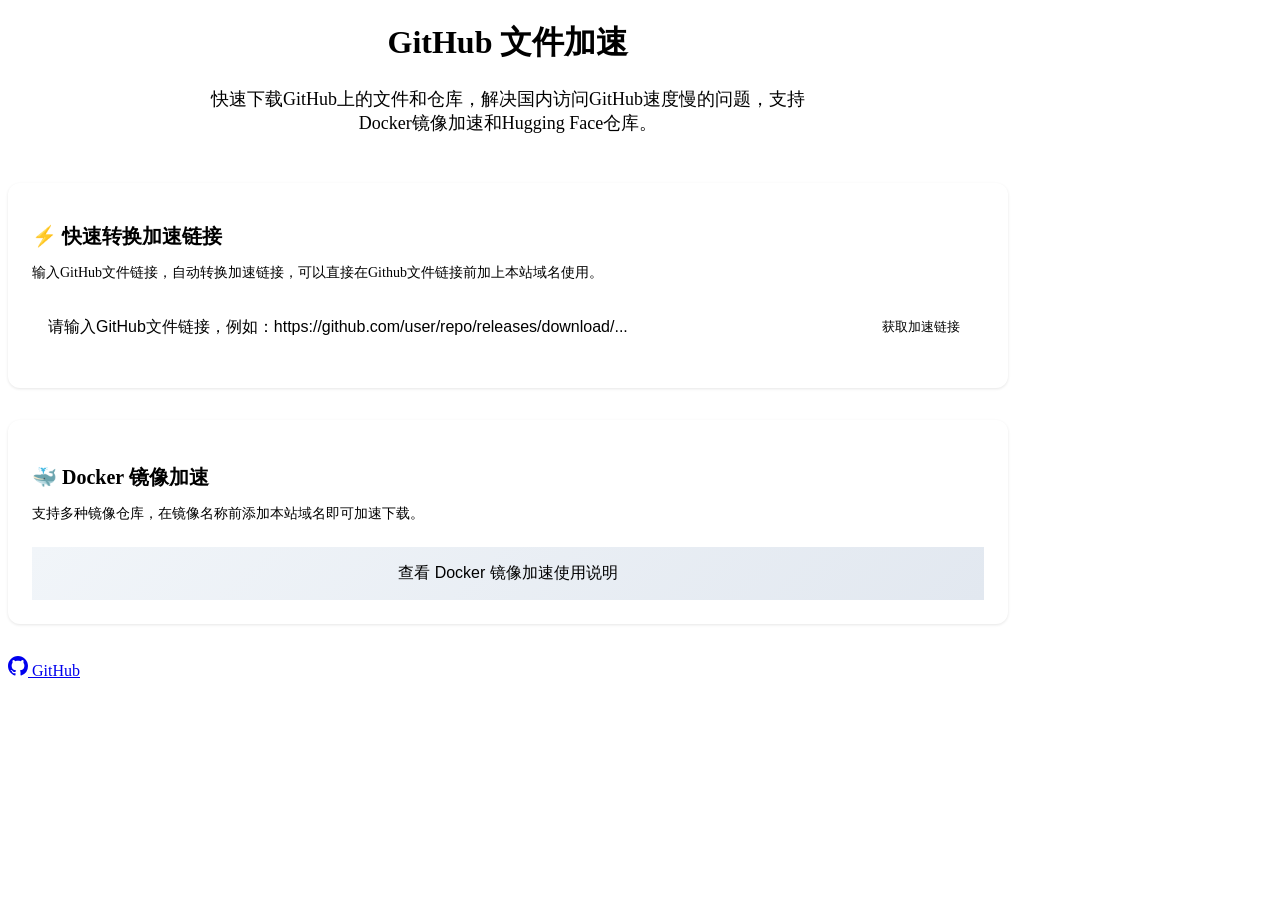
==== commit a0a15801: "Refactor: remove redundancy, fix bugs, improve security and UX - Fix URL triple-slash bug in github." ====
--- a/src/public/index.html
+++ b/src/public/index.html
@@ -10,10 +10,8 @@
     <link rel="icon" href="/favicon.ico">
     <link rel="stylesheet" href="/public/nav.css">
     <style>
-        .main { flex: 1; padding: 2rem 1rem; }
-        .container { max-width: 1000px; margin: 0 auto; }
+        .container { max-width: 1000px; }
         .hero { text-align: center; margin-bottom: 3rem; opacity: 0; transform: translateY(20px); animation: fadeInUp 0.6s ease-out forwards; }
-        .hero-title { font-size: 2.5rem; font-weight: 700; margin-bottom: 1rem; background: linear-gradient(135deg, var(--primary), #3b82f6); -webkit-background-clip: text; -webkit-text-fill-color: transparent; background-clip: text; }
         .hero-subtitle { font-size: 1.125rem; color: var(--muted-foreground); max-width: 600px; margin: 0 auto; }
         .card { background-color: var(--card); border: 1px solid var(--border); border-radius: 0.75rem; padding: 1.5rem; box-shadow: 0 1px 3px rgba(0,0,0,0.1); margin-bottom: 2rem; opacity: 0; transform: translateY(20px); animation: fadeInUp 0.6s ease-out 0.2s forwards; }
         .card-header { margin-bottom: 1.5rem; }
@@ -26,12 +24,12 @@
         .input::placeholder { color: var(--muted-foreground); }
         .button { padding: 0.75rem 1.5rem; border: none; border-radius: var(--radius); font-weight: 500; cursor: pointer; transition: all 0.2s; display: inline-flex; align-items: center; gap: 0.5rem; }
         .button-primary { background-color: var(--primary); color: var(--primary-foreground); }
-        .button-primary:hover { background-color: #1d4ed8; transform: translateY(-1px); }
+        .button-primary:hover { background-color: var(--primary-hover); transform: translateY(-1px); }
         .button-secondary { background-color: var(--secondary); color: var(--secondary-foreground); }
         .button-secondary:hover { background-color: var(--muted); }
         .output-container { margin-top: 1.5rem; display: none; opacity: 0; transform: translateY(10px); transition: all 0.3s; }
         .output-container.show { display: block; opacity: 1; transform: translateY(0); }
-        .success-header { display: flex; align-items: center; gap: 0.75rem; margin-bottom: 1rem; color: #059669; }
+        .success-header { display: flex; align-items: center; gap: 0.75rem; margin-bottom: 1rem; color: var(--success); }
         .output-box { background-color: var(--muted); border: 1px solid var(--border); border-radius: var(--radius); padding: 1rem; font-family: 'Consolas','Monaco',monospace; font-size: 0.875rem; word-break: break-all; position: relative; margin-bottom: 1rem; }
         .output-actions { display: flex; gap: 0.5rem; }
         .docker-info { opacity: 0; transform: translateY(20px); animation: fadeInUp 0.6s ease-out 0.4s forwards; }
@@ -47,32 +45,17 @@
         .domain-examples { background-color: var(--muted); border-radius: var(--radius); padding: 1rem; font-family: 'Consolas','Monaco',monospace; font-size: 0.875rem; line-height: 1.6; }
         .domain-examples strong { color: var(--foreground); display: block; margin: 1rem 0 0.5rem 0; }
         .domain-examples strong:first-child { margin-top: 0; }
-        .toast { position: fixed; top: 1rem; right: 1rem; background-color: var(--primary); color: var(--primary-foreground); padding: 1rem 1.5rem; border-radius: var(--radius); box-shadow: 0 4px 12px rgba(0,0,0,0.15); z-index: 1001; display: none; opacity: 0; transform: translateX(100%); transition: all 0.3s ease; }
-        .toast.show { display: block; opacity: 1; transform: translateX(0); }
-        .footer { padding: 2rem 1rem; text-align: center; border-top: 1px solid var(--border); }
-        .github-link { display: inline-flex; align-items: center; gap: 0.5rem; color: var(--muted-foreground); text-decoration: none; transition: color 0.2s; }
-        .github-link:hover { color: var(--foreground); }
         @keyframes fadeInUp { from { opacity: 0; transform: translateY(20px); } to { opacity: 1; transform: translateY(0); } }
         @media (max-width: 768px) { .hero-title { font-size: 2rem; } .container { padding: 0 1rem; } .modal-content { padding: 1.5rem; } .input-container { flex-direction: column; gap: 1rem; } .input { font-size: 16px; } .button { width: 100%; justify-content: center; padding: 0.875rem 1.5rem; } .output-actions { flex-direction: column; gap: 0.75rem; } }
     </style>
 </head>
 <body>
-    <nav class="navbar">
-        <div class="navbar-container">
-            <a href="/" class="logo"><div class="logo-icon">⚡</div>加速服务</a>
-            <button class="mobile-menu-toggle" id="mobileMenuToggle">☰</button>
-            <div class="nav-links" id="navLinks">
-                <a href="/" class="nav-link active">🚀 GitHub加速</a>
-                <a href="/images.html" class="nav-link">🐳 离线镜像下载</a>
-                <a href="/search.html" class="nav-link">🔍 镜像搜索</a>
-            </div>
-        </div>
-    </nav>
+    <div id="nav-placeholder"></div>
 
     <main class="main">
         <div class="container">
             <div class="hero">
-                <h1 class="hero-title">GitHub 文件加速</h1>
+                <h1 class="gradient-title">GitHub 文件加速</h1>
                 <p class="hero-subtitle">快速下载GitHub上的文件和仓库，解决国内访问GitHub速度慢的问题，支持Docker镜像加速和Hugging Face仓库。</p>
             </div>
 
@@ -119,12 +102,12 @@
                 <strong>Docker 镜像：</strong>docker pull <span class="domain-base"></span>/user/image
                 <strong>ghcr.io 镜像：</strong>docker pull <span class="domain-base"></span>/ghcr.io/user/image
                 <strong>Quay.io 镜像：</strong>docker pull <span class="domain-base"></span>/quay.io/org/image
-                <strong>Kubernetes 镜像：</strong>docker pull <span class="domain-base"></span>/registry.k8s.io/pause:3.8
+                <strong>Kubernetes 镜像：</strong>docker pull <span class="domain-base"></span>/registry.k8s.io/pause:3.9
             </div>
         </div>
     </div>
 
-    <div id="toast" class="toast">链接已复制到剪贴板</div>
+    <div id="toast" class="toast"></div>
 
     <footer class="footer">
         <a href="https://github.com/787a68/hubproxy" target="_blank" class="github-link">
@@ -135,66 +118,67 @@
 
     <script src="/public/nav.js"></script>
     <script>
+        // 允许的加速域名白名单
+        const ALLOWED_HOSTS = [
+            'github.com', 'raw.githubusercontent.com', 'raw.github.com',
+            'gist.githubusercontent.com', 'gist.github.com',
+            'api.github.com', 'huggingface.co', 'cdn-lfs.hf.co',
+            'download.docker.com', 'github.githubassets.com', 'opengraph.githubassets.com'
+        ];
+
+        function isAllowedHost(url) {
+            try {
+                const parsed = new URL(url);
+                return ALLOWED_HOSTS.includes(parsed.hostname);
+            } catch (e) {
+                return false;
+            }
+        }
+
+        function formatGithubLink() {
+            const githubLinkInput = document.getElementById('githubLinkInput');
+            const currentHost = window.location.host;
+            const link = githubLinkInput.value.trim();
+            if (!link) { showToast('请输入链接'); return; }
+
+            let normalizedUrl = link;
+            if (!link.startsWith('https://') && !link.startsWith('http://')) {
+                normalizedUrl = 'https://' + link;
+            }
+
+            if (!isAllowedHost(normalizedUrl)) {
+                showToast('请输入有效的 GitHub/HuggingFace 链接');
+                return;
+            }
+
+            const formattedLink = 'https://' + currentHost + '/' + normalizedUrl;
+            document.getElementById('formattedLinkOutput').textContent = formattedLink;
+            document.getElementById('outputBlock').classList.add('show');
+        }
+
+        function copyLink() {
+            const text = document.getElementById('formattedLinkOutput').textContent;
+            copyToClipboard(text);
+        }
+
+        function openLink() { window.open(document.getElementById('formattedLinkOutput').textContent); }
+
         document.addEventListener('DOMContentLoaded', function() {
             const fullDomain = window.location.host;
             document.querySelectorAll('.domain-base').forEach(span => { span.textContent = fullDomain; });
 
             const modal = document.getElementById('dockerModal');
-            const dockerButton = document.getElementById('dockerButton');
-            const closeButton = document.getElementById('closeModal');
-            dockerButton.onclick = () => modal.style.display = "flex";
-            closeButton.onclick = () => modal.style.display = "none";
+            document.getElementById('dockerButton').onclick = () => modal.style.display = "flex";
+            document.getElementById('closeModal').onclick = () => modal.style.display = "none";
             window.onclick = (event) => { if (event.target == modal) modal.style.display = "none"; };
+
+            document.getElementById('formatButton').addEventListener('click', formatGithubLink);
+            document.getElementById('copyButton').addEventListener('click', copyLink);
+            document.getElementById('redirButton').addEventListener('click', openLink);
+            document.getElementById('githubLinkInput').addEventListener('keyup', function(event) { if (event.key === 'Enter') { formatGithubLink(); } });
+
+            initNav();
         });
-
-        function formatGithubLink() {
-            const githubLinkInput = document.getElementById('githubLinkInput');
-            const currentHost = window.location.host;
-            const link = githubLinkInput.value.trim();
-            let formattedLink = "";
-            if (link.startsWith("https://") || link.startsWith("http://")) {
-                formattedLink = "https://" + currentHost + "/" + link;
-            } else if (link.startsWith("github.com/") || link.startsWith("raw.githubusercontent.com/") || link.startsWith("gist.githubusercontent.com/") || link.startsWith("huggingface.co/") || link.startsWith("cdn-lfs.hf.co/") || link.startsWith("download.docker.com/")) {
-                formattedLink = "https://" + currentHost + "/https://" + link;
-            } else {
-                showToast('请输入有效的链接');
-                return;
-            }
-            document.getElementById('formattedLinkOutput').textContent = formattedLink;
-            document.getElementById('outputBlock').classList.add('show');
-        }
-
-        function copyToClipboard() {
-            const output = document.getElementById('formattedLinkOutput');
-            const text = output.textContent;
-            if (navigator.clipboard) {
-                navigator.clipboard.writeText(text).then(() => { showToast('链接已复制到剪贴板'); });
-            } else {
-                const range = document.createRange();
-                range.selectNode(output);
-                window.getSelection().removeAllRanges();
-                window.getSelection().addRange(range);
-                document.execCommand('copy');
-                window.getSelection().removeAllRanges();
-                showToast('链接已复制到剪贴板');
-            }
-        }
-
-        function openLink() { window.open(document.getElementById('formattedLinkOutput').textContent); }
-
-        function showToast(message) {
-            const toast = document.getElementById('toast');
-            toast.textContent = message;
-            toast.classList.add('show');
-            setTimeout(() => { toast.classList.remove('show'); }, 3000);
-        }
-
-        document.getElementById('formatButton').addEventListener('click', formatGithubLink);
-        document.getElementById('copyButton').addEventListener('click', copyToClipboard);
-        document.getElementById('redirButton').addEventListener('click', openLink);
-        document.getElementById('githubLinkInput').addEventListener('keyup', function(event) { if (event.key === 'Enter') { formatGithubLink(); } });
-
-        initNav();
     </script>
 </body>
 </html>
